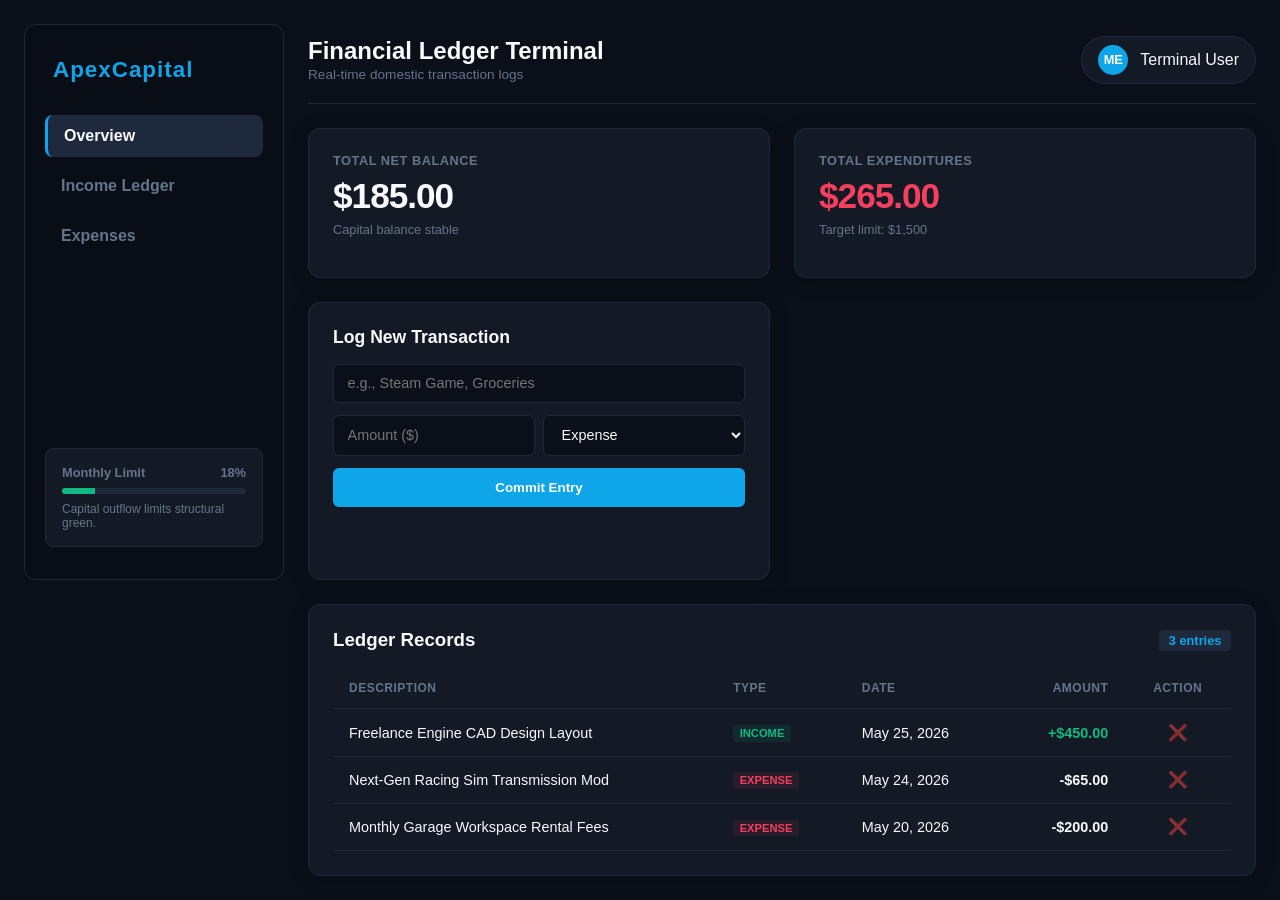
==== index.html @ 7982acdc "Add files via upload" ====
<!DOCTYPE html>
<html lang="en">
<head>
    <meta charset="UTF-8">
    <meta name="viewport" content="width=device-width, initial-scale=1.0">
    <title>ApexCapital // Portfolio Analytics</title>
    <link rel="stylesheet" href="style.css">
</head>
<body>

    <div class="dashboard-grid">
        <aside class="sidebar">
            <div class="brand">ApexCapital</div>
            <ul class="menu-list">
                <li class="active" data-view="all">Overview</li>
                <li data-view="income">Income Ledger</li>
                <li data-view="expense">Expenses</li>
            </ul>
            
            <div class="budget-alert-box" id="budgetAlert">
                <div class="alert-header">
                    <span>Monthly Limit</span>
                    <span id="budgetPercent">0%</span>
                </div>
                <div class="alert-bar-bg">
                    <div class="alert-bar-fill" id="budgetBarFill"></div>
                </div>
                <p id="alertMessage">All systems green.</p>
            </div>
        </aside>

        <header class="top-nav">
            <div class="nav-title">
                <h2>Financial Ledger Terminal</h2>
                <p class="subtitle">Real-time domestic transaction logs</p>
            </div>
            <div class="user-profile">
                <div class="user-avatar">ME</div>
                <span>Terminal User</span>
            </div>
        </header>

        <div class="card metric income-card">
            <h4>Total Net Balance</h4>
            <div class="value" id="netBalance">$0.00</div>
            <span class="trend" id="netTrend">Calculated live</span>
        </div>

        <div class="card metric expense-card">
            <h4>Total Expenditures</h4>
            <div class="value text-danger" id="totalExpenses">$0.00</div>
            <span class="trend">Target limit: $1,500</span>
        </div>

        <section class="card form-panel">
            <h3>Log New Transaction</h3>
            <form id="transactionForm" class="transaction-form">
                <div class="input-group">
                    <input type="text" id="txDescription" placeholder="e.g., Steam Game, Groceries" required>
                </div>
                <div class="input-row">
                    <input type="number" id="txAmount" placeholder="Amount ($)" step="0.01" required min="0.01">
                    <select id="txType">
                        <option value="expense">Expense</option>
                        <option value="income">Income</option>
                    </select>
                </div>
                <button type="submit" class="submit-btn">Commit Entry</button>
            </form>
        </section>

        <section class="card data-table-panel">
            <div class="table-header">
                <h3>Ledger Records</h3>
                <span class="record-count" id="recordCount">0 entries</span>
            </div>
            <div class="table-responsive">
                <table class="data-table">
                    <thead>
                        <tr>
                            <th>Description</th>
                            <th>Type</th>
                            <th>Date</th>
                            <th class="text-right">Amount</th>
                            <th class="text-center">Action</th>
                        </tr>
                    </thead>
                    <tbody id="ledgerBody">
                        </tbody>
                </table>
            </div>
        </section>
    </div>

    <script src="script.js"></script>
</body>
</html>
---- style.css ----
:root {
    --bg-main: #0b0f19;
    --panel-bg: #131a26;
    --panel-border: #1f293d;
    --accent-blue: #0ea5e9;
    --accent-green: #10b981;
    --accent-red: #f43f5e;
    --text-main: #f8fafc;
    --text-muted: #64748b;
    --transition-smooth: all 0.25s cubic-bezier(0.4, 0, 0.2, 1);
}

* {
    margin: 0;
    padding: 0;
    box-sizing: border-box;
    font-family: -apple-system, BlinkMacSystemFont, "Segoe UI", Roboto, sans-serif;
}

body {
    background-color: var(--bg-main);
    color: var(--text-main);
    min-height: 100vh;
}

/* 3x3 Master Dashboard Layout Grid */
.dashboard-grid {
    display: grid;
    grid-template-columns: 260px repeat(2, 1fr);
    grid-template-rows: 80px 150px 1fr;
    gap: 1.5rem;
    padding: 1.5rem;
    height: 100vh;
    max-width: 1500px;
    margin: 0 auto;
}

/* Sidebar Navigation Column */
.sidebar {
    grid-row: 1 / -1;
    background-color: #090d16;
    border: 1px solid var(--panel-border);
    border-radius: 12px;
    padding: 2rem 1.25rem;
    display: flex;
    flex-direction: column;
    gap: 2rem;
}

.brand {
    font-size: 1.4rem;
    font-weight: 800;
    letter-spacing: 1px;
    color: var(--accent-blue);
    padding-left: 0.5rem;
}

.menu-list {
    list-style: none;
    display: flex;
    flex-direction: column;
    gap: 0.5rem;
}

.menu-list li {
    color: var(--text-muted);
    padding: 0.75rem 1rem;
    border-radius: 8px;
    cursor: pointer;
    font-weight: 600;
    transition: var(--transition-smooth);
}

.menu-list li:hover, .menu-list li.active {
    color: var(--text-main);
    background-color: var(--panel-border);
}

.menu-list li.active {
    border-left: 3px solid var(--accent-blue);
}

/* Dynamic Budget Gauge Component */
.budget-alert-box {
    margin-top: auto;
    background-color: var(--panel-bg);
    border: 1px solid var(--panel-border);
    padding: 1rem;
    border-radius: 8px;
}

.alert-header {
    display: flex;
    justify-content: space-between;
    font-size: 0.8rem;
    font-weight: 700;
    color: var(--text-muted);
    margin-bottom: 0.5rem;
}

.alert-bar-bg {
    background-color: #1e293b;
    height: 6px;
    border-radius: 3px;
    overflow: hidden;
    margin-bottom: 0.5rem;
}

.alert-bar-fill {
    height: 100%;
    width: 0%;
    background: var(--accent-green);
    transition: width 0.4s ease, background-color 0.4s ease;
}

.alert-bar-fill.danger { background: var(--accent-red); }
#alertMessage { font-size: 0.75rem; color: var(--text-muted); }

/* Top Header Strip Section */
.top-nav {
    grid-column: 2 / -1;
    display: flex;
    justify-content: space-between;
    align-items: center;
    border-bottom: 1px solid var(--panel-border);
    padding-bottom: 0.5rem;
}

.subtitle { font-size: 0.85rem; color: var(--text-muted); margin-top: 2px; }

.user-profile {
    display: flex;
    align-items: center;
    gap: 0.75rem;
    background: var(--panel-bg);
    padding: 0.5rem 1rem;
    border-radius: 30px;
    border: 1px solid var(--panel-border);
}

.user-avatar {
    width: 30px;
    height: 30px;
    border-radius: 50%;
    background-color: var(--accent-blue);
    color: #fff;
    display: flex;
    align-items: center;
    justify-content: center;
    font-weight: bold;
    font-size: 0.8rem;
}

/* Core Universal Metric Card Classes */
.card {
    background-color: var(--panel-bg);
    border: 1px solid var(--panel-border);
    border-radius: 12px;
    padding: 1.5rem;
    box-shadow: 0 4px 20px rgba(0,0,0,0.2);
    transition: transform 0.2s ease;
}

.card:hover { transform: translateY(-2px); }

.metric h4 {
    color: var(--text-muted);
    font-size: 0.8rem;
    text-transform: uppercase;
    letter-spacing: 0.5px;
}

.metric .value {
    font-size: 2.2rem;
    font-weight: 700;
    margin: 0.5rem 0 0.25rem;
    letter-spacing: -1px;
}

.text-danger { color: var(--accent-red); }
.trend { font-size: 0.8rem; color: var(--text-muted); font-weight: 500; }

/* Interactive Transaction Logger Form Panel */
.form-panel h3 { margin-bottom: 1rem; font-size: 1.1rem; }

.transaction-form {
    display: flex;
    flex-direction: column;
    gap: 0.75rem;
}

.input-group input, .input-row input, .input-row select {
    width: 100%;
    background-color: var(--bg-main);
    border: 1px solid var(--panel-border);
    color: var(--text-main);
    padding: 0.65rem 0.85rem;
    border-radius: 6px;
    outline: none;
    font-size: 0.9rem;
    transition: var(--transition-smooth);
}

.input-row { display: flex; gap: 0.5rem; }
.input-group input:focus, .input-row input:focus, .input-row select:focus {
    border-color: var(--accent-blue);
}

.submit-btn {
    background-color: var(--accent-blue);
    color: #fff;
    border: none;
    padding: 0.75rem;
    border-radius: 6px;
    font-weight: 700;
    cursor: pointer;
    transition: var(--transition-smooth);
}

.submit-btn:hover { filter: brightness(115%); }
.submit-btn:active { transform: scale(0.97); }

/* Data Table Presentation Platform Layout */
.data-table-panel {
    grid-column: 2 / -1;
    display: flex;
    flex-direction: column;
    overflow: hidden;
}

.table-header {
    display: flex;
    justify-content: space-between;
    align-items: center;
    margin-bottom: 1rem;
}

.record-count { font-size: 0.8rem; background: #1e293b; padding: 0.2rem 0.6rem; border-radius: 4px; color: var(--accent-blue); font-weight: bold; }

.table-responsive { overflow-y: auto; flex: 1; max-height: 320px; }

.data-table {
    width: 100%;
    border-collapse: collapse;
    text-align: left;
}

.data-table th, .data-table td { padding: 0.85rem 1rem; font-size: 0.9rem; border-bottom: 1px solid var(--panel-border); }
.data-table th { color: var(--text-muted); font-size: 0.75rem; text-transform: uppercase; letter-spacing: 0.5px; position: sticky; top: 0; background: var(--panel-bg); }

.text-right { text-align: right; }
.text-center { text-align: center; }

.amt-income { color: var(--accent-green); font-weight: 600; }
.amt-expense { color: var(--text-main); font-weight: 600; }

.type-badge { font-size: 0.7rem; font-weight: 800; text-transform: uppercase; padding: 0.15rem 0.4rem; border-radius: 3px; }
.type-badge.inc { background: rgba(16, 185, 129, 0.1); color: var(--accent-green); }
.type-badge.exp { background: rgba(244, 63, 94, 0.1); color: var(--accent-red); }

.delete-btn {
    background: transparent;
    border: none;
    cursor: pointer;
    font-size: 1rem;
    opacity: 0.5;
    transition: opacity 0.2s;
}
.delete-btn:hover { opacity: 1; }

/* Responsive adjustments for midsize layouts */
@media(max-width: 950px) {
    .dashboard-grid { grid-template-columns: 1fr; grid-template-rows: auto; height: auto; }
    .sidebar { display: none; }
    .top-nav, .data-table-panel { grid-column: 1 / -1; }
}
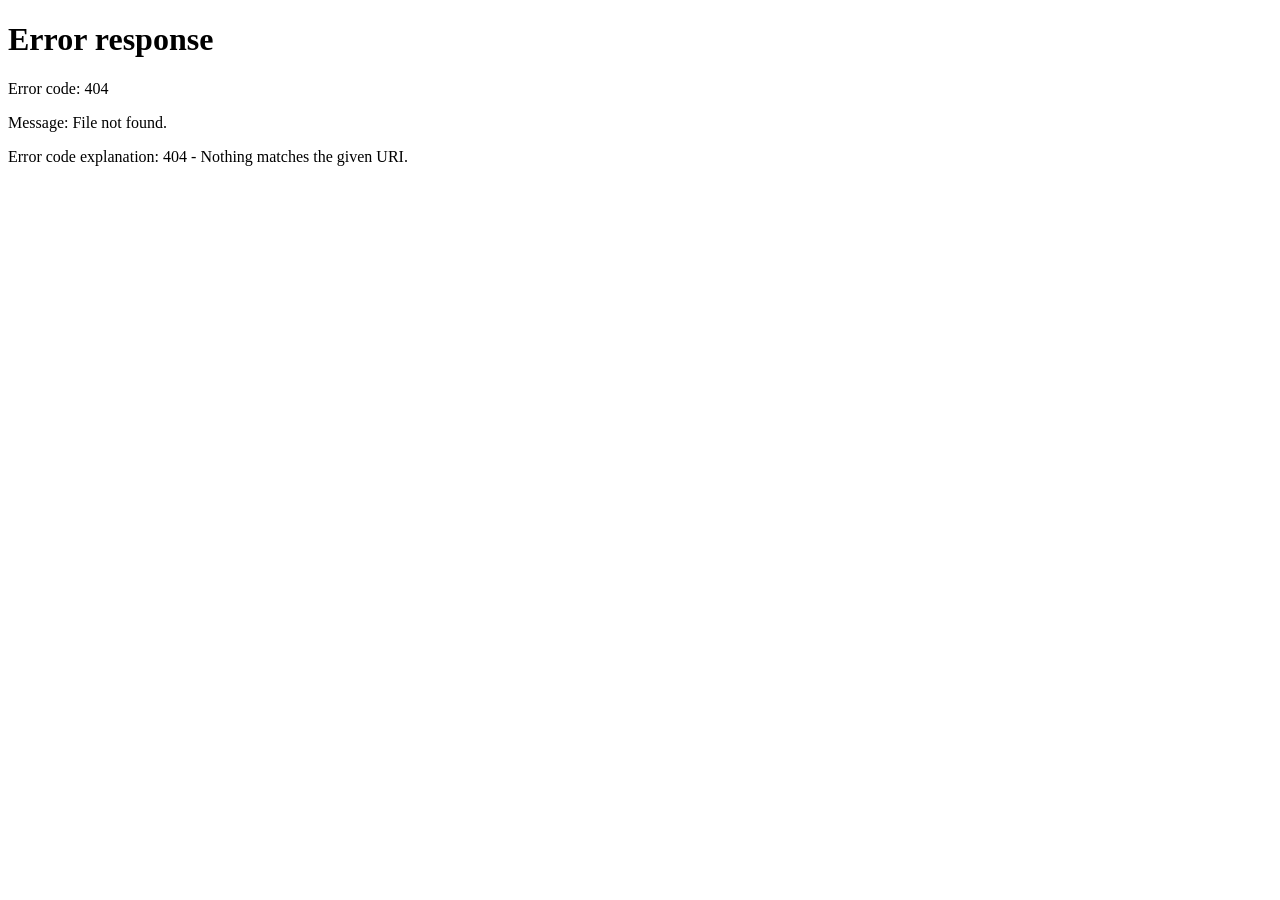
==== commit cf59d350: "Update index.html" ====
--- a/index.html
+++ b/index.html
@@ -1,6 +1,11 @@
 <!DOCTYPE html>
 <html lang="en">
 <head>
+    <script>
+    if (sessionStorage.getItem("loggedIn") !== "true") {
+        window.location.href = "login.html";
+    }
+</script>
     <meta charset="UTF-8">
     <meta name="viewport" content="width=device-width, initial-scale=1.0">
     <title>ApexCapital // Portfolio Analytics</title>
@@ -94,4 +99,4 @@
 
     <script src="script.js"></script>
 </body>
-</html>+</html>
